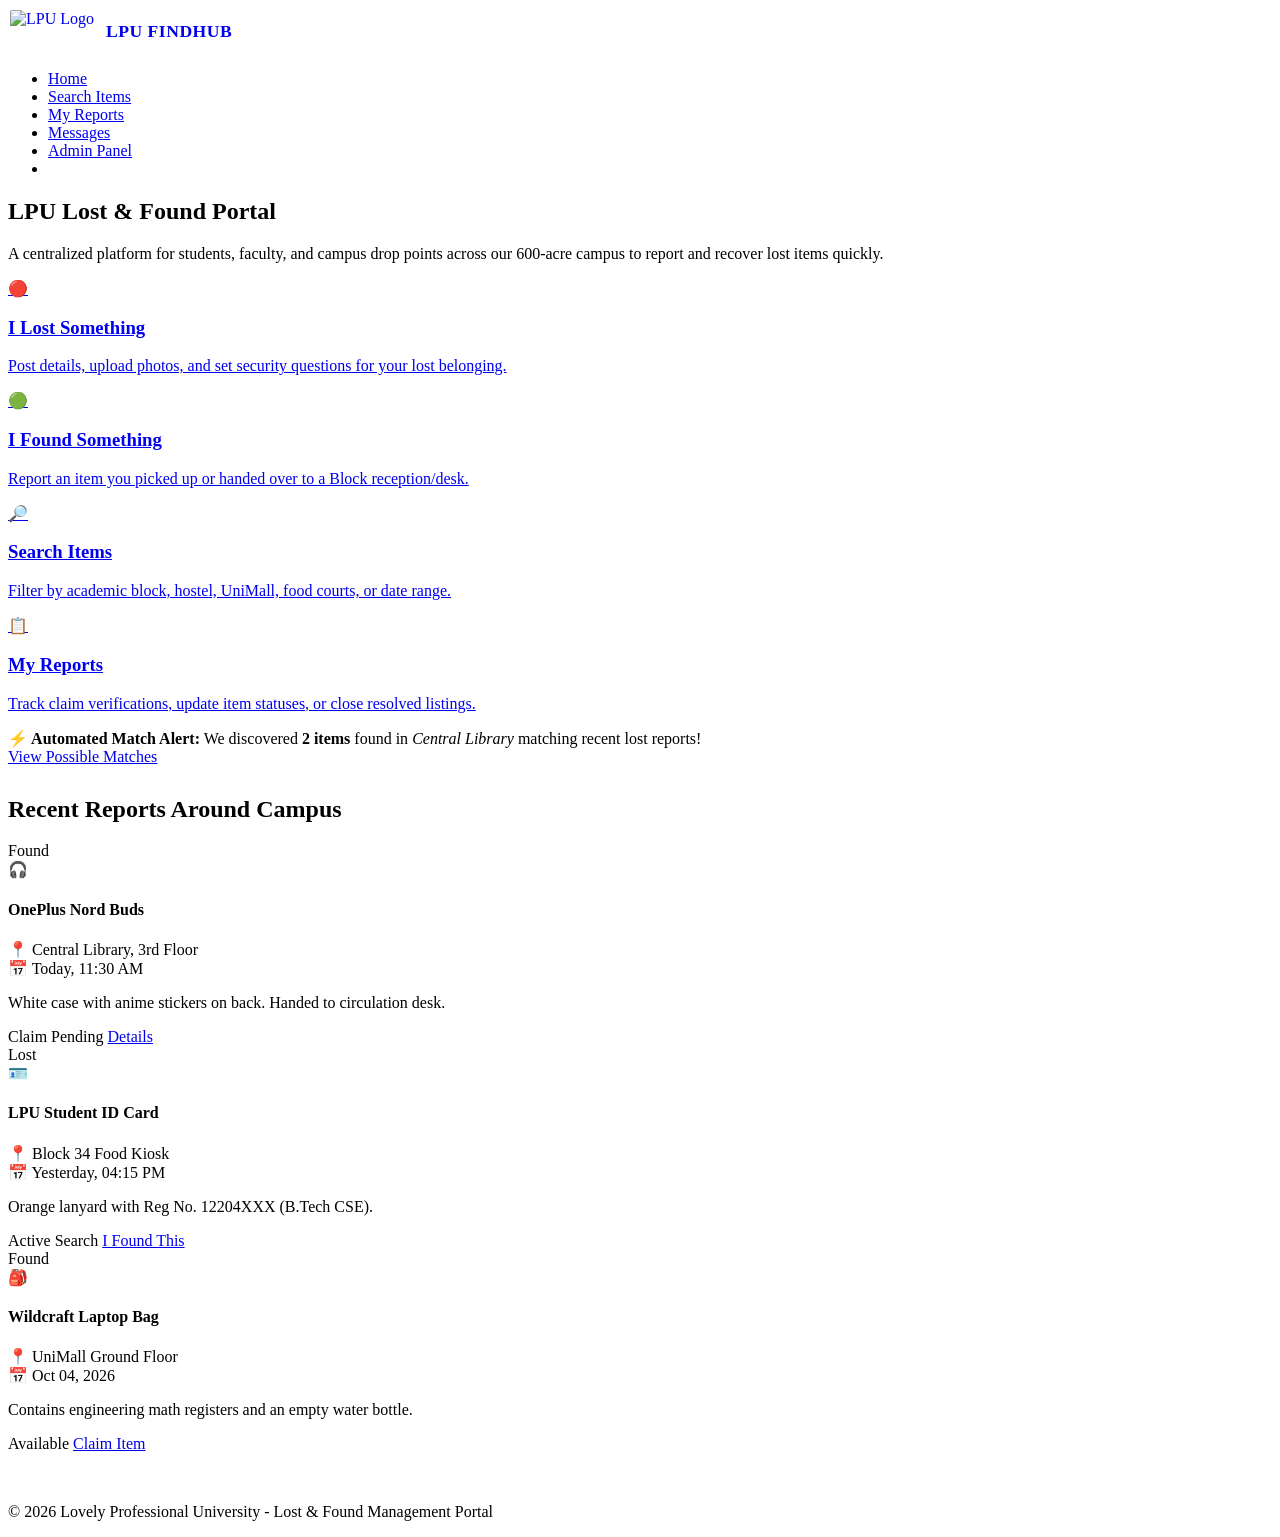
==== index.html @ 2ee10505 "Add files via upload" ====
<!DOCTYPE html>
<html lang="en">
<head>
  <meta charset="UTF-8" />
  <meta name="viewport" content="width=device-width, initial-scale=1.0" />
  <title> Lost & Found | Home</title>
  <link rel="stylesheet" href="style.css" />
</head>
<body>

  <header class="navbar">
    <div class="container nav-wrap">
     <a href="index.html" class="brand" style="display: flex; align-items: center; gap: 10px; text-decoration: none;">
        <img src="LPU.png." alt="LPU Logo" style="height: 42px; width: auto; background: #fff; padding: 2px; border-radius: 4px;" />
        <span style="color: #fff or; font-weight: 700; font-size: 1.1rem; letter-spacing: 0.5px;">LPU FINDHUB</span>
      </a>
      <ul class="nav-links">
        <li><a href="index.html" class="active">Home</a></li>
        <li><a href="search.html">Search Items</a></li>
        <li><a href="my-reports.html">My Reports</a></li>
        <li><a href="messages.html">Messages</a></li>
        <li><a href="admin.html">Admin Panel</a></li>
        <li><a href="auth.html" class="btn btn-outline" style="color:#fff; border-color:#6b7280;">Login</a></li>
      </ul>
    </div>
  </header>

  <section class="hero-banner">
    <div class="container">
      <h1>LPU Lost & Found Portal</h1>
      <p>A centralized platform for students, faculty, and campus drop points across our 600-acre campus to report and recover lost items quickly.</p>
    </div>
  </section>

  <main class="container">
    <div class="action-grid">
      <!-- 🔴 I Lost Something -->
      <a href="lost-item.html" class="action-card lost-accent">
        <div class="icon">🔴</div>
        <h3>I Lost Something</h3>
        <p>Post details, upload photos, and set security questions for your lost belonging.</p>
      </a>

      <!-- 🟢 I Found Something -->
      <a href="found-item.html" class="action-card found-accent">
        <div class="icon">🟢</div>
        <h3>I Found Something</h3>
        <p>Report an item you picked up or handed over to a Block reception/desk.</p>
      </a>

      <!-- 🔎 Search Items -->
      <a href="search.html" class="action-card search-accent">
        <div class="icon">🔎</div>
        <h3>Search Items</h3>
        <p>Filter by academic block, hostel, UniMall, food courts, or date range.</p>
      </a>

      <!-- 📋 My Reports -->
      <a href="my-reports.html" class="action-card reports-accent">
        <div class="icon">📋</div>
        <h3>My Reports</h3>
        <p>Track claim verifications, update item statuses, or close resolved listings.</p>
      </a>
    </div>

    <!-- AI / Automated Match Alert -->
    <div class="match-banner">
      <div>
        <strong>⚡ Automated Match Alert:</strong> We discovered <strong>2 items</strong> found in <em>Central Library</em> matching recent lost reports!
      </div>
      <a href="search.html#matches" class="btn btn-primary btn-sm">View Possible Matches</a>
    </div>

    <div style="margin: 30px 0 50px;">
      <h2>Recent Reports Around Campus</h2>
      <div class="cards-grid">
        <div class="item-card">
          <span class="item-badge badge-found">Found</span>
          <div class="item-img-box">🎧</div>
          <div class="item-body">
            <h4>OnePlus Nord Buds</h4>
            <div class="item-meta">📍 Central Library, 3rd Floor</div>
            <div class="item-meta">📅 Today, 11:30 AM</div>
            <p class="item-desc">White case with anime stickers on back. Handed to circulation desk.</p>
            <div class="item-footer">
              <span class="status-pill status-pending">Claim Pending</span>
              <a href="search.html" class="btn btn-outline btn-sm">Details</a>
            </div>
          </div>
        </div>

        <div class="item-card">
          <span class="item-badge badge-lost">Lost</span>
          <div class="item-img-box">🪪</div>
          <div class="item-body">
            <h4>LPU Student ID Card</h4>
            <div class="item-meta">📍 Block 34 Food Kiosk</div>
            <div class="item-meta">📅 Yesterday, 04:15 PM</div>
            <p class="item-desc">Orange lanyard with Reg No. 12204XXX (B.Tech CSE).</p>
            <div class="item-footer">
              <span class="status-pill status-active">Active Search</span>
              <a href="search.html" class="btn btn-danger btn-sm">I Found This</a>
            </div>
          </div>
        </div>

        <div class="item-card">
          <span class="item-badge badge-found">Found</span>
          <div class="item-img-box">🎒</div>
          <div class="item-body">
            <h4>Wildcraft Laptop Bag</h4>
            <div class="item-meta">📍 UniMall Ground Floor</div>
            <div class="item-meta">📅 Oct 04, 2026</div>
            <p class="item-desc">Contains engineering math registers and an empty water bottle.</p>
            <div class="item-footer">
              <span class="status-pill status-active">Available</span>
              <a href="search.html" class="btn btn-success btn-sm">Claim Item</a>
            </div>
          </div>
        </div>
      </div>
    </div>
  </main>

  <footer>
    <div class="container">
      <p>&copy; 2026 Lovely Professional University - Lost & Found Management Portal</p>
    </div>
  </footer>

</body>
</html>
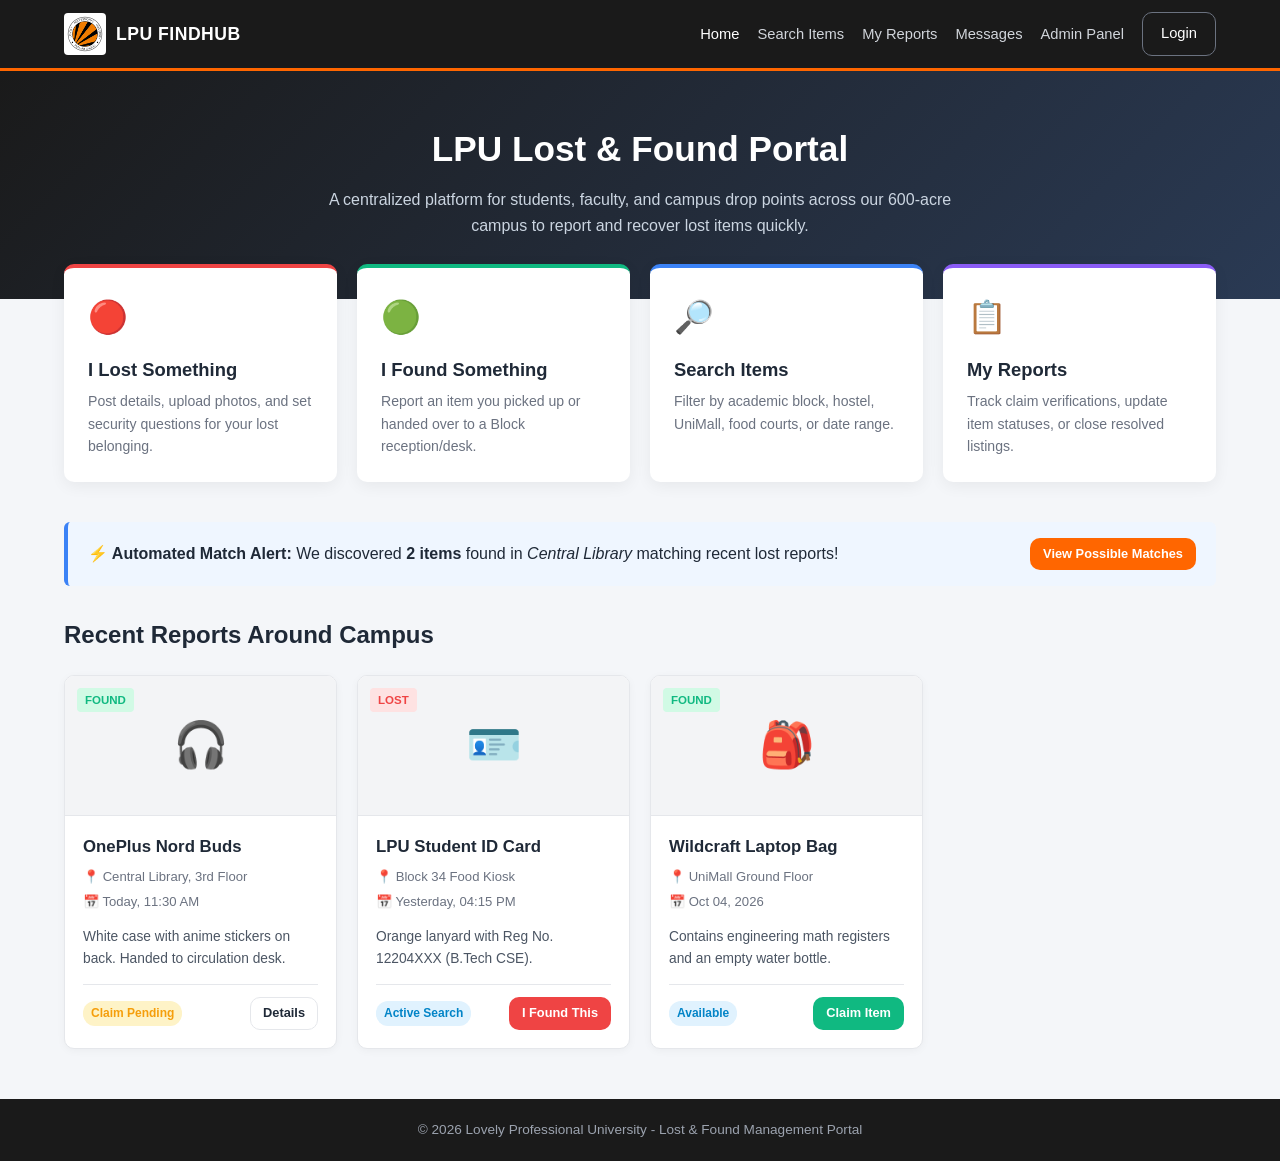
==== commit fb198ab9: "Update index.html" ====
--- a/index.html
+++ b/index.html
@@ -11,7 +11,7 @@
   <header class="navbar">
     <div class="container nav-wrap">
      <a href="index.html" class="brand" style="display: flex; align-items: center; gap: 10px; text-decoration: none;">
-        <img src="LPU.png." alt="LPU Logo" style="height: 42px; width: auto; background: #fff; padding: 2px; border-radius: 4px;" />
+        <img src="LPU.png" alt="LPU Logo" style="height: 42px; width: auto; background: #fff; padding: 2px; border-radius: 4px;" />
         <span style="color: #fff or; font-weight: 700; font-size: 1.1rem; letter-spacing: 0.5px;">LPU FINDHUB</span>
       </a>
       <ul class="nav-links">
@@ -129,4 +129,4 @@
   </footer>
 
 </body>
-</html>+</html>
--- a/style.css
+++ b/style.css
@@ -0,0 +1,511 @@
+:root {
+
+  --primary: #ff6600;      /* Official LPU Vibrant Orange */
+  --primary-hover: #e05a00; /* Darker shade for hover effects */
+  --dark-navy: #1a1a1a;     /* Deep charcoal/black matching LPU's navbar header */
+  --bg-color: #f4f6f9;
+  --surface: #ffffff;
+  --text-main: #1f2937;
+  --text-muted: #6b7280;
+  --border: #e5e7eb;
+  --lost-red: #ef4444;
+  --found-green: #10b981;
+  --pending-amber: #f59e0b;
+  --radius: 10px;
+  --shadow: 0 4px 16px rgba(0, 0, 0, 0.06);
+}
+
+* {
+  margin: 0;
+  padding: 0;
+  box-sizing: border-box;
+  font-family: -apple-system, BlinkMacSystemFont, "Segoe UI", Roboto, Oxygen, Ubuntu, Cantarell, sans-serif;
+}
+
+body {
+  background-color: var(--bg-color);
+  color: var(--text-main);
+  line-height: 1.6;
+  min-height: 100vh;
+  display: flex;
+  flex-direction: column;
+}
+
+.container {
+  width: 90%;
+  max-width: 1200px;
+  margin: 0 auto;
+}
+
+/* Navbar */
+.navbar {
+  background-color: var(--dark-navy);
+  color: #fff;
+  border-bottom: 3px solid var(--primary);
+  position: sticky;
+  top: 0;
+  z-index: 1000;
+}
+
+.nav-wrap {
+  display: flex;
+  justify-content: space-between;
+  align-items: center;
+  height: 68px;
+}
+
+.brand {
+  display: flex;
+  align-items: center;
+  gap: 10px;
+  text-decoration: none;
+  color: #fff;
+  font-weight: 700;
+  font-size: 1.25rem;
+}
+
+.brand-badge {
+  background: var(--primary);
+  color: #fff;
+  padding: 2px 8px;
+  border-radius: 4px;
+  font-size: 0.8rem;
+  letter-spacing: 0.5px;
+}
+
+.nav-links {
+  display: flex;
+  list-style: none;
+  gap: 18px;
+  align-items: center;
+}
+
+.nav-links a {
+  color: #d1d5db;
+  text-decoration: none;
+  font-size: 0.92rem;
+  font-weight: 500;
+  transition: color 0.2s;
+}
+
+.nav-links a:hover,
+.nav-links a.active {
+  color: #ffffff;
+}
+
+/* Buttons */
+.btn {
+  display: inline-block;
+  padding: 9px 18px;
+  font-size: 0.9rem;
+  font-weight: 600;
+  border-radius: var(--radius);
+  text-decoration: none;
+  cursor: pointer;
+  border: 1px solid transparent;
+  transition: all 0.2s ease;
+}
+
+.btn-primary {
+  background-color: var(--primary);
+  color: #fff !important;
+}
+
+.btn-primary:hover {
+  background-color: var(--primary-hover);
+}
+
+.btn-outline {
+  border-color: var(--border);
+  background: transparent;
+  color: var(--text-main);
+}
+
+.btn-outline:hover {
+  background: #f3f4f6;
+}
+
+.btn-danger {
+  background-color: var(--lost-red);
+  color: #fff !important;
+}
+
+.btn-success {
+  background-color: var(--found-green);
+  color: #fff !important;
+}
+
+.btn-sm {
+  padding: 5px 12px;
+  font-size: 0.8rem;
+}
+
+/* Hero & Quick Action Cards */
+.hero-banner {
+  background: linear-gradient(135deg, var(--dark-navy) 0%, #2a3a54 100%);
+  color: #fff;
+  padding: 50px 0 60px;
+  text-align: center;
+}
+
+.hero-banner h1 {
+  font-size: 2.2rem;
+  margin-bottom: 10px;
+}
+
+.hero-banner p {
+  color: #cbd5e1;
+  max-width: 680px;
+  margin: 0 auto;
+}
+
+.action-grid {
+  display: grid;
+  grid-template-columns: repeat(auto-fit, minmax(240px, 1fr));
+  gap: 20px;
+  margin-top: -35px;
+  margin-bottom: 40px;
+}
+
+.action-card {
+  background: var(--surface);
+  padding: 24px;
+  border-radius: var(--radius);
+  box-shadow: var(--shadow);
+  border-top: 4px solid var(--primary);
+  text-decoration: none;
+  color: inherit;
+  transition: transform 0.2s ease, box-shadow 0.2s ease;
+}
+
+.action-card:hover {
+  transform: translateY(-4px);
+  box-shadow: 0 8px 24px rgba(0, 0, 0, 0.1);
+}
+
+.action-card.lost-accent { border-top-color: var(--lost-red); }
+.action-card.found-accent { border-top-color: var(--found-green); }
+.action-card.search-accent { border-top-color: #3b82f6; }
+.action-card.reports-accent { border-top-color: #8b5cf6; }
+
+.action-card .icon {
+  font-size: 2rem;
+  margin-bottom: 12px;
+}
+
+.action-card h3 {
+  font-size: 1.15rem;
+  margin-bottom: 6px;
+}
+
+.action-card p {
+  color: var(--text-muted);
+  font-size: 0.88rem;
+}
+
+/* Forms */
+.form-card {
+  background: var(--surface);
+  border-radius: var(--radius);
+  box-shadow: var(--shadow);
+  padding: 36px;
+  max-width: 760px;
+  margin: 40px auto;
+  border: 1px solid var(--border);
+}
+
+.form-header {
+  border-bottom: 1px solid var(--border);
+  padding-bottom: 16px;
+  margin-bottom: 24px;
+}
+
+.form-header h2 {
+  font-size: 1.5rem;
+  display: flex;
+  align-items: center;
+  gap: 8px;
+}
+
+.form-grid {
+  display: grid;
+  grid-template-columns: 1fr 1fr;
+  gap: 18px;
+}
+
+.form-col-2 {
+  grid-column: span 2;
+}
+
+.form-group {
+  display: flex;
+  flex-direction: column;
+}
+
+.form-group label {
+  font-size: 0.85rem;
+  font-weight: 600;
+  margin-bottom: 6px;
+  color: #374151;
+}
+
+.form-control {
+  padding: 10px 14px;
+  border: 1px solid var(--border);
+  border-radius: 6px;
+  font-size: 0.92rem;
+  outline: none;
+  background-color: #fff;
+}
+
+.form-control:focus {
+  border-color: var(--primary);
+  box-shadow: 0 0 0 3px rgba(243, 112, 33, 0.15);
+}
+
+textarea.form-control {
+  resize: vertical;
+  min-height: 80px;
+}
+
+.form-actions {
+  display: flex;
+  gap: 12px;
+  margin-top: 10px;
+}
+
+/* Cards Grid (Items, Matches, Reports) */
+.cards-grid {
+  display: grid;
+  grid-template-columns: repeat(auto-fill, minmax(270px, 1fr));
+  gap: 20px;
+  margin-top: 20px;
+}
+
+.item-card {
+  background: var(--surface);
+  border-radius: var(--radius);
+  border: 1px solid var(--border);
+  overflow: hidden;
+  box-shadow: 0 2px 8px rgba(0, 0, 0, 0.04);
+  display: flex;
+  flex-direction: column;
+  position: relative;
+}
+
+.item-badge {
+  position: absolute;
+  top: 12px;
+  left: 12px;
+  font-size: 0.72rem;
+  font-weight: 700;
+  padding: 3px 8px;
+  border-radius: 4px;
+  text-transform: uppercase;
+}
+
+.badge-lost { background: #fee2e2; color: var(--lost-red); }
+.badge-found { background: #d1fae5; color: var(--found-green); }
+
+.item-img-box {
+  background-color: #f3f4f6;
+  height: 140px;
+  display: flex;
+  align-items: center;
+  justify-content: center;
+  font-size: 2.8rem;
+  border-bottom: 1px solid var(--border);
+}
+
+.item-body {
+  padding: 18px;
+  display: flex;
+  flex-direction: column;
+  flex-grow: 1;
+}
+
+.item-body h4 {
+  font-size: 1.05rem;
+  margin-bottom: 6px;
+}
+
+.item-meta {
+  font-size: 0.82rem;
+  color: var(--text-muted);
+  margin-bottom: 4px;
+}
+
+.item-desc {
+  font-size: 0.86rem;
+  margin: 10px 0 14px;
+  color: #4b5563;
+  flex-grow: 1;
+}
+
+.item-footer {
+  display: flex;
+  justify-content: space-between;
+  align-items: center;
+  border-top: 1px solid var(--border);
+  padding-top: 12px;
+  margin-top: auto;
+}
+
+/* Status Badges */
+.status-pill {
+  font-size: 0.75rem;
+  font-weight: 600;
+  padding: 3px 8px;
+  border-radius: 12px;
+}
+
+.status-active { background: #e0f2fe; color: #0284c7; }
+.status-pending { background: #fef3c7; color: var(--pending-amber); }
+.status-resolved { background: #dcfce7; color: var(--found-green); }
+
+/* Match Alert Box */
+.match-banner {
+  background-color: #eff6ff;
+  border-left: 4px solid #3b82f6;
+  padding: 16px 20px;
+  border-radius: 6px;
+  margin-bottom: 24px;
+  display: flex;
+  align-items: center;
+  justify-content: space-between;
+}
+
+/* Messages / Chat Layout */
+.chat-container {
+  display: grid;
+  grid-template-columns: 300px 1fr;
+  height: 600px;
+  background: var(--surface);
+  border: 1px solid var(--border);
+  border-radius: var(--radius);
+  margin: 30px auto;
+  overflow: hidden;
+  box-shadow: var(--shadow);
+}
+
+.chat-sidebar {
+  border-right: 1px solid var(--border);
+  background: #fafafa;
+  overflow-y: auto;
+}
+
+.chat-user-item {
+  padding: 14px 16px;
+  border-bottom: 1px solid var(--border);
+  cursor: pointer;
+}
+
+.chat-user-item.active {
+  background: #ffffff;
+  border-left: 4px solid var(--primary);
+}
+
+.chat-user-item h5 {
+  font-size: 0.92rem;
+  margin-bottom: 3px;
+}
+
+.chat-user-item p {
+  font-size: 0.78rem;
+  color: var(--text-muted);
+}
+
+.chat-window {
+  display: flex;
+  flex-direction: column;
+}
+
+.chat-header {
+  padding: 14px 20px;
+  border-bottom: 1px solid var(--border);
+  display: flex;
+  justify-content: space-between;
+  align-items: center;
+}
+
+.chat-messages {
+  flex-grow: 1;
+  padding: 20px;
+  overflow-y: auto;
+  display: flex;
+  flex-direction: column;
+  gap: 12px;
+}
+
+.message-bubble {
+  max-width: 65%;
+  padding: 10px 14px;
+  border-radius: 12px;
+  font-size: 0.88rem;
+}
+
+.msg-in {
+  align-self: flex-start;
+  background: #f1f5f9;
+  color: #1e293b;
+}
+
+.msg-out {
+  align-self: flex-end;
+  background: var(--primary);
+  color: #fff;
+}
+
+.chat-input-bar {
+  padding: 12px 16px;
+  border-top: 1px solid var(--border);
+  display: flex;
+  gap: 10px;
+}
+
+/* Tables (Admin & Reports) */
+.table-wrapper {
+  background: var(--surface);
+  border: 1px solid var(--border);
+  border-radius: var(--radius);
+  overflow-x: auto;
+  box-shadow: var(--shadow);
+  margin: 20px 0 40px;
+}
+
+.custom-table {
+  width: 100%;
+  border-collapse: collapse;
+  font-size: 0.88rem;
+  text-align: left;
+}
+
+.custom-table th,
+.custom-table td {
+  padding: 14px 16px;
+  border-bottom: 1px solid var(--border);
+}
+
+.custom-table th {
+  background: #f9fafb;
+  font-weight: 600;
+  color: var(--text-muted);
+}
+
+/* Footer */
+footer {
+  margin-top: auto;
+  background-color: var(--dark-navy);
+  color: #9ca3af;
+  text-align: center;
+  padding: 20px 0;
+  font-size: 0.85rem;
+}
+
+@media (max-width: 768px) {
+  .nav-wrap { flex-direction: column; height: auto; padding: 14px 0; gap: 10px; }
+  .form-grid { grid-template-columns: 1fr; }
+  .form-col-2 { grid-column: span 1; }
+  .chat-container { grid-template-columns: 1fr; height: auto; }
+  .chat-sidebar { display: none; }
+}
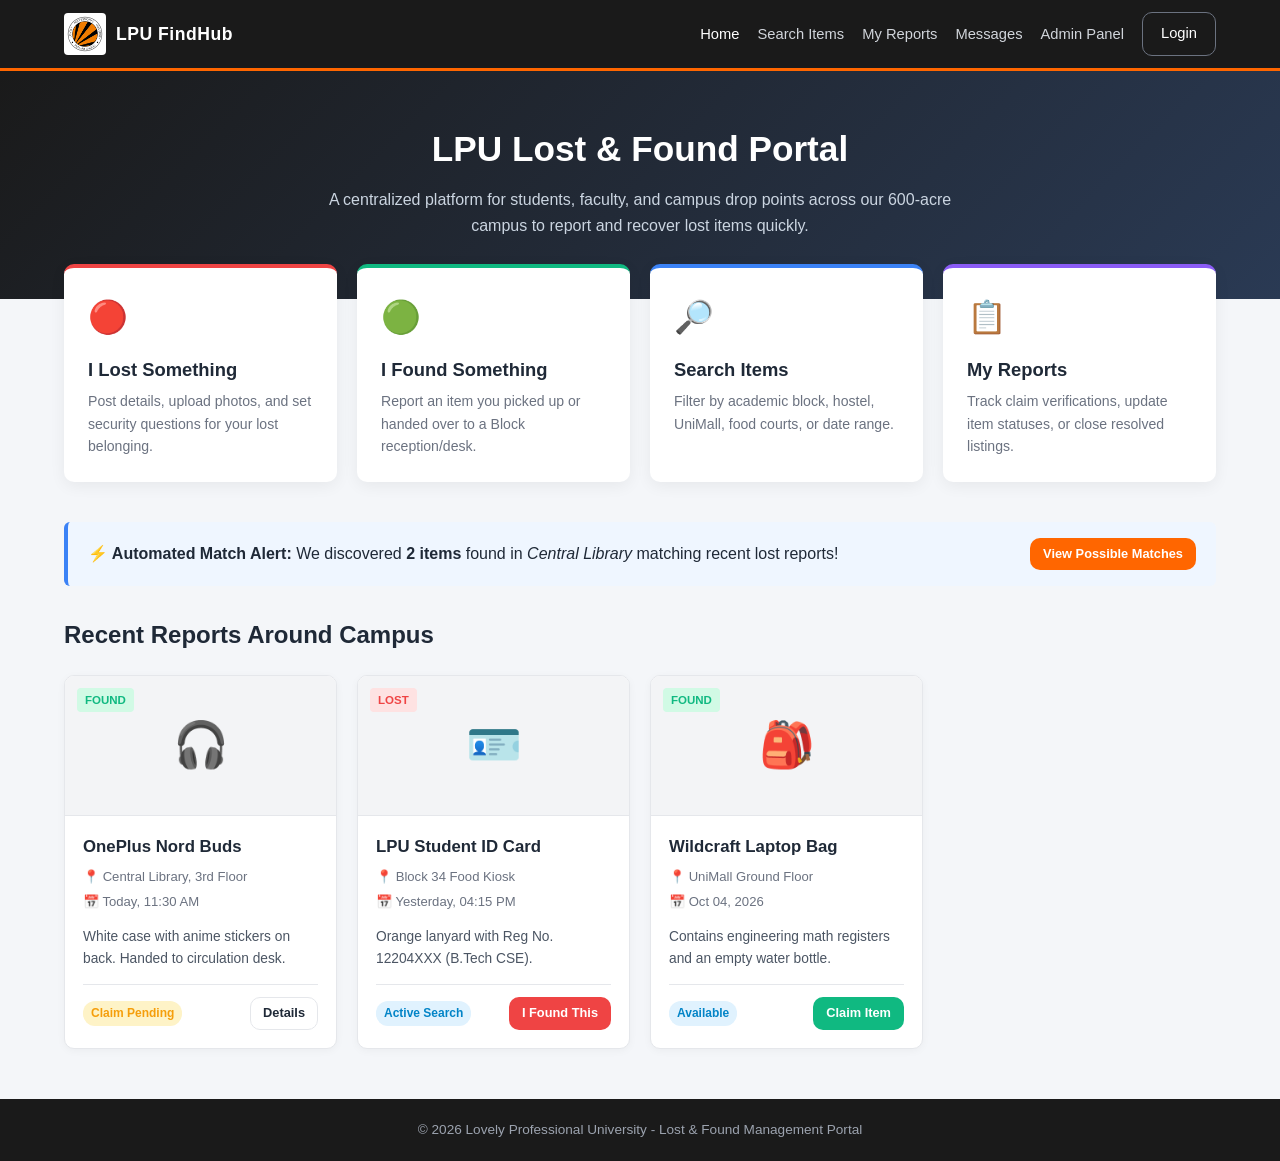
==== commit 18dcdaf5: "Update index.html" ====
--- a/index.html
+++ b/index.html
@@ -12,7 +12,7 @@
     <div class="container nav-wrap">
      <a href="index.html" class="brand" style="display: flex; align-items: center; gap: 10px; text-decoration: none;">
         <img src="LPU.png" alt="LPU Logo" style="height: 42px; width: auto; background: #fff; padding: 2px; border-radius: 4px;" />
-        <span style="color: #fff or; font-weight: 700; font-size: 1.1rem; letter-spacing: 0.5px;">LPU FINDHUB</span>
+        <span style="color: #fff or; font-weight: 700; font-size: 1.1rem; letter-spacing: 0.5px;">LPU FindHub</span>
       </a>
       <ul class="nav-links">
         <li><a href="index.html" class="active">Home</a></li>
